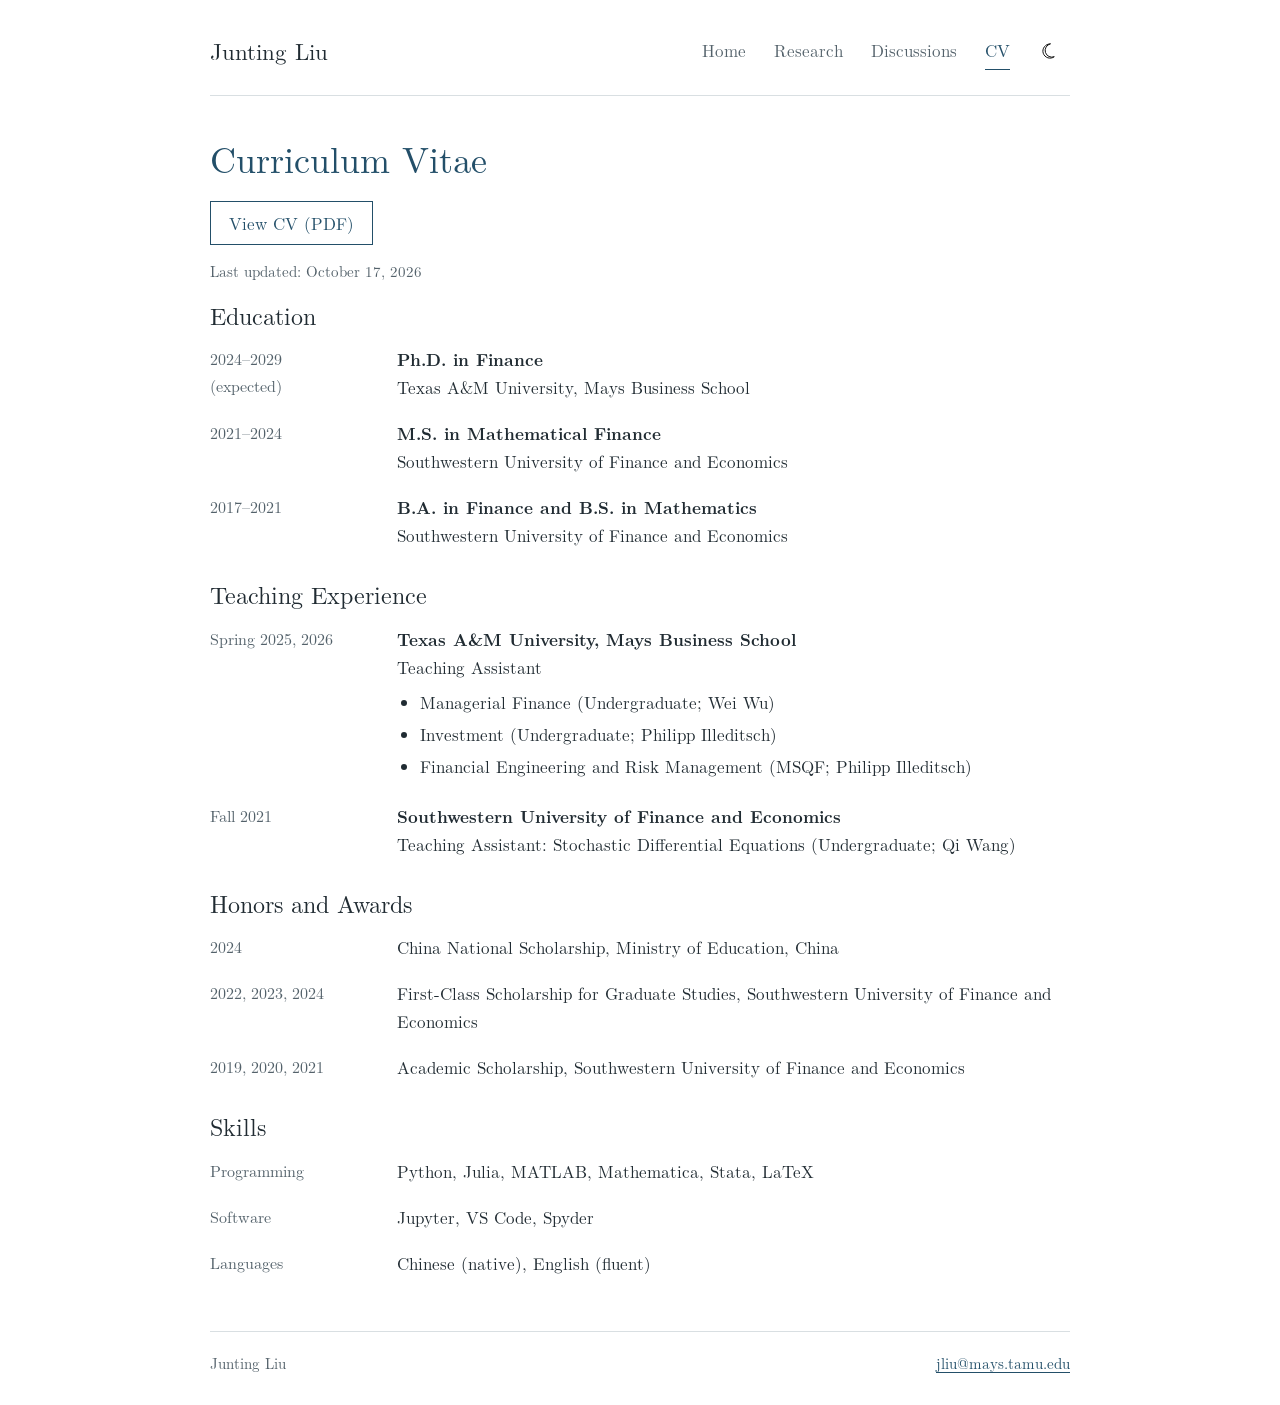
==== cv.html @ d30ed99e "Publish Junting Liu's academic website with Latin Modern typography" ====
<!doctype html>
<html lang="en">
<head>
  <meta charset="utf-8">
  <meta name="viewport" content="width=device-width, initial-scale=1">
  <title>Curriculum Vitae | Junting Liu</title>
  <meta name="description" content="Junting Liu's curriculum vitae, education, teaching experience, honors, and skills.">
  <link rel="preload" href="assets/fonts/lmroman10-regular.otf" as="font" type="font/otf" crossorigin>
  <script src="theme.js"></script>
  <link rel="stylesheet" href="style.css">
</head>
<body>
  <a class="skip-link" href="#main">Skip to content</a>
  <header class="site-header"><div class="header-inner">
    <a class="site-name" href="index.html">Junting Liu</a>
    <div class="header-actions">
    <nav aria-label="Main navigation"><a href="index.html">Home</a><a href="research.html">Research</a><a href="discussions.html">Discussions</a><a href="cv.html" aria-current="page">CV</a></nav>
      <button class="theme-toggle" type="button" aria-label="Dark mode" aria-pressed="false" title="Switch to dark mode" hidden>
        <svg viewBox="0 0 24 24" fill="none" stroke="currentColor" stroke-width="1.2" stroke-linecap="round" stroke-linejoin="round" aria-hidden="true" focusable="false">
          <path d="M15.07 3.01 A9.5 9.5 0 1 0 15.07 20.99 A9 9 0 1 1 15.07 3.01 Z" transform="rotate(-18 12 12)" />
        </svg>
      </button>
    </div>
  </div></header>
  <main id="main">
    <h1>Curriculum Vitae</h1>
    <a class="pdf-link" href="CV-Junting.pdf">View CV (PDF)</a>
    <p class="update">Last updated: October 17, 2026</p>
    <section aria-labelledby="education">
      <h2 id="education">Education</h2>
      <div class="cv-row"><div class="date">2024–2029<br>(expected)</div><p><strong>Ph.D. in Finance</strong><br>Texas A&amp;M University, Mays Business School</p></div>
      <div class="cv-row"><div class="date">2021–2024</div><p><strong>M.S. in Mathematical Finance</strong><br>Southwestern University of Finance and Economics</p></div>
      <div class="cv-row"><div class="date">2017–2021</div><p><strong>B.A. in Finance and B.S. in Mathematics</strong><br>Southwestern University of Finance and Economics</p></div>
    </section>
    <section aria-labelledby="teaching">
      <h2 id="teaching">Teaching Experience</h2>
      <div class="cv-row"><div class="date">Spring 2025, 2026</div><div><strong>Texas A&amp;M University, Mays Business School</strong><br>Teaching Assistant
        <ul><li>Managerial Finance (Undergraduate; Wei Wu)</li><li>Investment (Undergraduate; Philipp Illeditsch)</li><li>Financial Engineering and Risk Management (MSQF; Philipp Illeditsch)</li></ul>
      </div></div>
      <div class="cv-row"><div class="date">Fall 2021</div><p><strong>Southwestern University of Finance and Economics</strong><br>Teaching Assistant: Stochastic Differential Equations (Undergraduate; Qi Wang)</p></div>
    </section>
    <section aria-labelledby="honors">
      <h2 id="honors">Honors and Awards</h2>
      <div class="cv-row"><div class="date">2024</div><p>China National Scholarship, Ministry of Education, China</p></div>
      <div class="cv-row"><div class="date">2022, 2023, 2024</div><p>First-Class Scholarship for Graduate Studies, Southwestern University of Finance and Economics</p></div>
      <div class="cv-row"><div class="date">2019, 2020, 2021</div><p>Academic Scholarship, Southwestern University of Finance and Economics</p></div>
    </section>
    <section aria-labelledby="skills">
      <h2 id="skills">Skills</h2>
      <div class="cv-row"><div class="date">Programming</div><p>Python, Julia, MATLAB, Mathematica, Stata, LaTeX</p></div>
      <div class="cv-row"><div class="date">Software</div><p>Jupyter, VS Code, Spyder</p></div>
      <div class="cv-row"><div class="date">Languages</div><p>Chinese (native), English (fluent)</p></div>
    </section>
  </main>
  <footer class="site-footer"><div class="footer-inner"><span>Junting Liu</span><a href="mailto:jliu@mays.tamu.edu">jliu@mays.tamu.edu</a></div></footer>
</body>
</html>
---- style.css ----
@font-face {
  font-family: 'Latin Modern Roman';
  src: url('assets/fonts/lmroman10-regular.otf') format('opentype');
  font-style: normal;
  font-weight: 400;
  font-display: swap;
}
@font-face {
  font-family: 'Latin Modern Roman';
  src: url('assets/fonts/lmroman10-bold.otf') format('opentype');
  font-style: normal;
  font-weight: 700;
  font-display: swap;
}
@font-face {
  font-family: 'Latin Modern Roman';
  src: url('assets/fonts/lmroman10-italic.otf') format('opentype');
  font-style: italic;
  font-weight: 400;
  font-display: swap;
}
@font-face {
  font-family: 'Latin Modern Roman';
  src: url('assets/fonts/lmroman10-bolditalic.otf') format('opentype');
  font-style: italic;
  font-weight: 700;
  font-display: swap;
}
:root {
  --body-size: 17px;
  --title-size: 36px;
  --heading-size: 24px;
  --ink: #202b32;
  --muted: #53616a;
  --accent: #234f69;
  --rule: #d9dfe2;
  --background: #fff;
  --hover: #f4f7f8;
  --link-hover: #0e293d;
  --icon: #111;
  color-scheme: light;
}
:root[data-theme='dark'] {
  --ink: #e2e5e8;
  --muted: #adb6bd;
  --accent: #a5c4d8;
  --rule: #363d44;
  --background: #191d21;
  --hover: #262d34;
  --link-hover: #d0e5f2;
  --icon: #e2e5e8;
  color-scheme: dark;
}
* { box-sizing: border-box; }
html { scroll-behavior: smooth; }
body {
  margin: 0;
  background: var(--background);
  color: var(--ink);
  font-family: 'Latin Modern Roman', serif;
  font-size: var(--body-size);
  line-height: 1.65;
  font-synthesis: none;
  -webkit-font-smoothing: antialiased;
}
a { color: var(--accent); text-decoration-thickness: 1px; text-underline-offset: .19em; }
a:hover { color: var(--link-hover); text-decoration-thickness: 2px; }
a:focus-visible, button:focus-visible { outline: 2px solid var(--accent); outline-offset: 5px; }
button, input, select, textarea { font: inherit; }
.skip-link { position: absolute; top: -100px; left: 20px; background: var(--background); padding: 8px 14px; z-index: 3; }
.skip-link:focus { top: 12px; }
.site-header, main, .site-footer { max-width: 940px; margin-inline: auto; padding-inline: 40px; }
.header-inner { display: flex; align-items: center; justify-content: space-between; gap: 28px; padding-block: 31px 24px; border-bottom: 1px solid var(--rule); }
.site-name { font-size: 23px; color: var(--ink); text-decoration: none; white-space: nowrap; }
.header-actions { display: flex; align-items: center; gap: 20px; }
.theme-toggle { display: inline-flex; align-items: center; justify-content: center; flex: 0 0 40px; width: 40px; height: 40px; padding: 8px; border: 0; border-radius: 50%; background: transparent; color: var(--icon); cursor: pointer; }
.theme-toggle[hidden] { display: none; }
.theme-toggle:hover { background: var(--hover); }
.theme-toggle svg { display: block; width: 18px; height: 18px; }
nav { display: flex; flex-wrap: wrap; gap: 8px 28px; }
nav a { color: var(--muted); text-decoration: none; padding-block: 4px; font-size: 17px; }
nav a[aria-current='page'] { color: var(--accent); border-bottom: 1px solid var(--accent); }
main { padding-top: 40px; padding-bottom: 36px; }
h1, h2, h3, p { margin-top: 0; }
h1 { margin-bottom: 22px; font-size: var(--title-size); line-height: 1.2; font-weight: 400; color: var(--accent); }
h2 { font-size: var(--heading-size); line-height: 1.3; font-weight: 400; margin-bottom: 14px; }
h3 { font-size: 19px; line-height: 1.4; margin-bottom: 8px; font-weight: 700; }
p { margin-bottom: 16px; }
.intro { margin-bottom: 38px; }
.intro h1 { margin-bottom: 12px; }
.subtitle { font-size: 19px; line-height: 1.5; color: var(--muted); }
.home-copy { max-width: 800px; }
section + section { margin-top: 30px; }
.contact { margin-top: 28px; padding-top: 20px; border-top: 1px solid var(--rule); }
.contact h2 { font-size: 22px; margin-bottom: 12px; }
address { font-style: normal; }
.interests { color: var(--muted); font-size: 16px; line-height: 1.7; }
.paper-list { margin: 0; padding-left: 1.55em; }
.paper { margin-top: 20px; }
.paper::marker { font-size: 19px; font-weight: 700; }
.paper + .paper { margin-top: 24px; padding-top: 22px; border-top: 1px solid var(--rule); }
.paper p { margin-bottom: 8px; }
.paper .abstract { margin-top: 10px; margin-bottom: 0; font-size: 17px; line-height: 1.65; }
.byline, .status { font-size: 16px; color: var(--muted); }
.pdf-link { display: inline-block; padding: 7px 18px; border: 1px solid var(--accent); text-decoration: none; }
.pdf-link:hover { background: var(--hover); }
.update { font-size: 15px; color: var(--muted); margin-top: 14px; }
.cv-row { display: grid; grid-template-columns: 165px minmax(0, 1fr); gap: 22px; margin-bottom: 18px; }
.cv-row p { margin-bottom: 0; }
.date { color: var(--muted); font-size: 16px; padding-top: 1px; }
.cv-row ul { margin-block: 7px 0; padding-left: 23px; }
.cv-row li { margin-bottom: 4px; }
.site-footer { padding-bottom: 30px; font-size: 15px; color: var(--muted); }
.footer-inner { border-top: 1px solid var(--rule); padding-top: 19px; display: flex; justify-content: space-between; gap: 12px; }
@media (max-width: 640px) {
  :root { --body-size: 17px; --title-size: 32px; --heading-size: 22px; }
  .site-header, main, .site-footer { padding-inline: 24px; }
  .header-inner { padding-block: 23px 19px; flex-wrap: wrap; gap: 14px 30px; }
  .header-actions { width: 100%; justify-content: space-between; gap: 12px; }
  nav { gap: 8px 18px; }
  main { padding-top: 30px; }
  .intro { margin-bottom: 30px; }
  .cv-row { grid-template-columns: 1fr; gap: 5px; }
  .footer-inner { flex-direction: column; }
}
@media (prefers-reduced-motion: reduce) { html { scroll-behavior: auto; } }
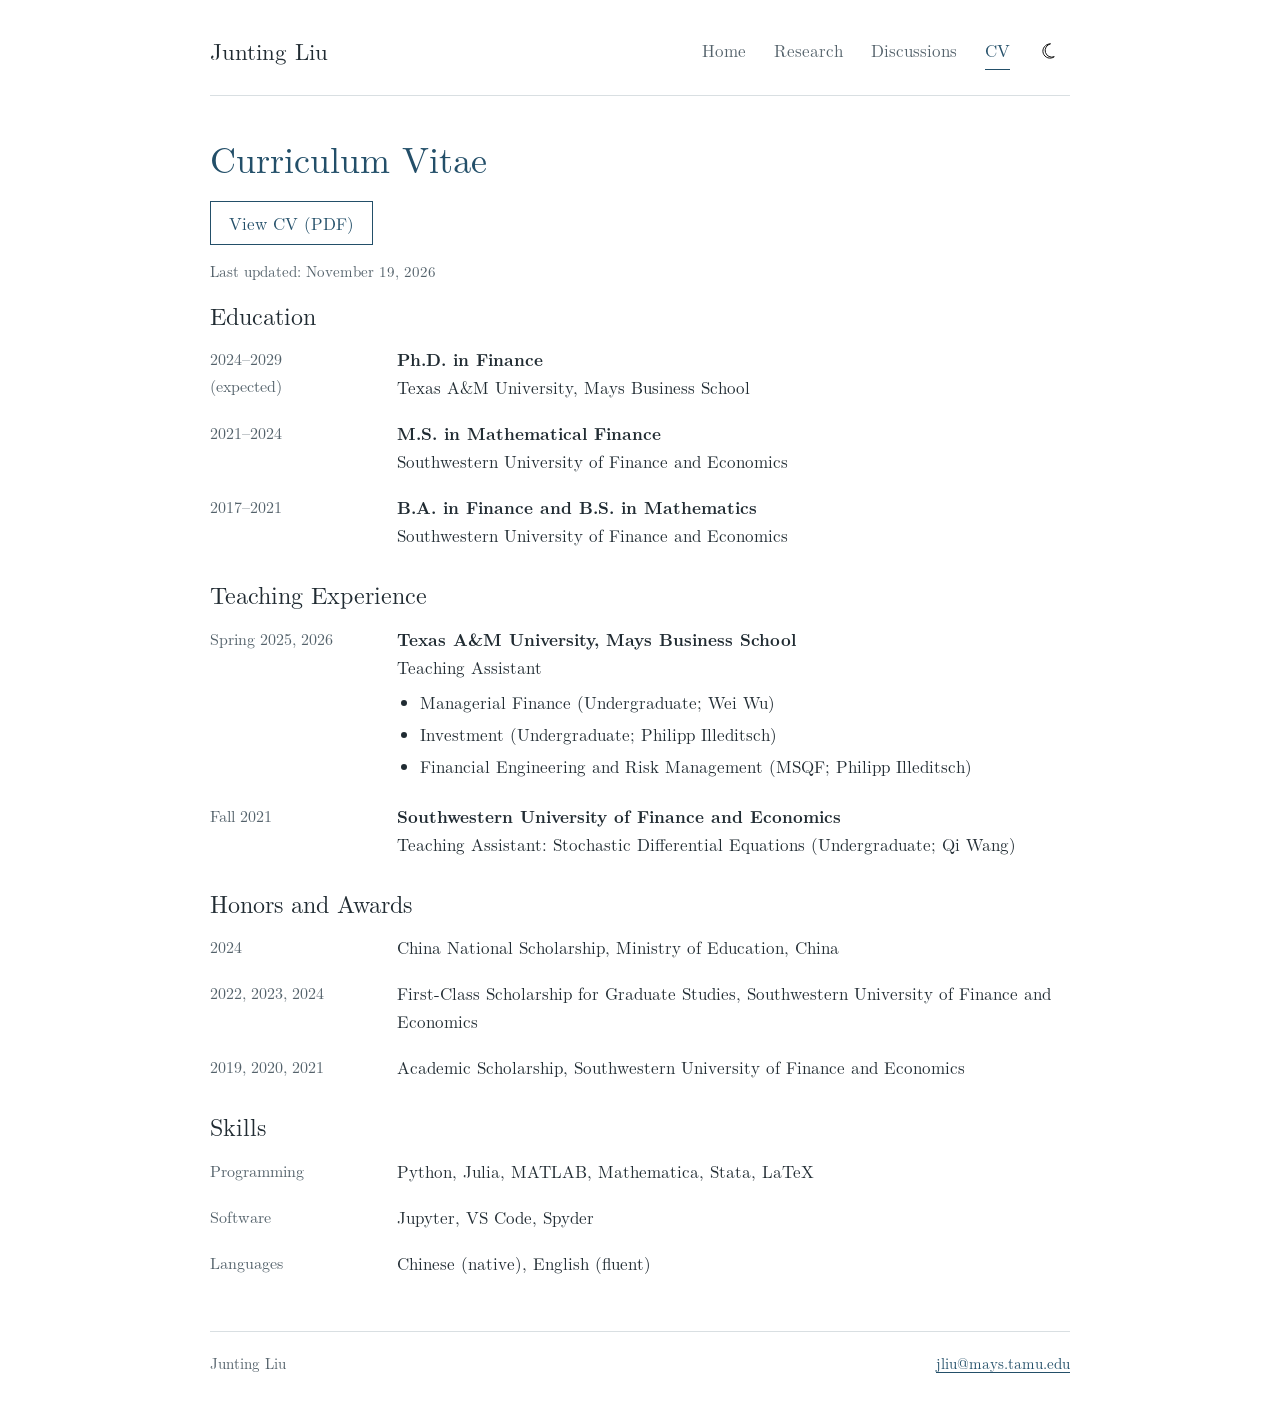
==== commit 59cadc67: "Update research summary and link paper titles and conference in website and CV" ====
--- a/cv.html
+++ b/cv.html
@@ -4,6 +4,7 @@
   <meta charset="utf-8">
   <meta name="viewport" content="width=device-width, initial-scale=1">
   <title>Curriculum Vitae | Junting Liu</title>
+  <link rel="canonical" href="https://jtliu99.github.io/cv.html">
   <meta name="description" content="Junting Liu's curriculum vitae, education, teaching experience, honors, and skills.">
   <link rel="preload" href="assets/fonts/lmroman10-regular.otf" as="font" type="font/otf" crossorigin>
   <script src="theme.js"></script>
@@ -25,7 +26,7 @@
   <main id="main">
     <h1>Curriculum Vitae</h1>
     <a class="pdf-link" href="CV-Junting.pdf">View CV (PDF)</a>
-    <p class="update">Last updated: October 17, 2026</p>
+    <p class="update">Last updated: November 19, 2026</p>
     <section aria-labelledby="education">
       <h2 id="education">Education</h2>
       <div class="cv-row"><div class="date">2024–2029<br>(expected)</div><p><strong>Ph.D. in Finance</strong><br>Texas A&amp;M University, Mays Business School</p></div>
--- a/style.css
+++ b/style.css
@@ -98,6 +98,9 @@
 .paper-list { margin: 0; padding-left: 1.55em; }
 .paper { margin-top: 20px; }
 .paper::marker { font-size: 19px; font-weight: 700; }
+.paper-title-link { display: block; position: relative; color: inherit; text-decoration: none; }
+.paper-title-link::before { content: ''; position: absolute; inset: 0 0 0 -1.4em; }
+.paper-title-link:hover { color: var(--accent); text-decoration: underline; }
 .paper + .paper { margin-top: 24px; padding-top: 22px; border-top: 1px solid var(--rule); }
 .paper p { margin-bottom: 8px; }
 .paper .abstract { margin-top: 10px; margin-bottom: 0; font-size: 17px; line-height: 1.65; }
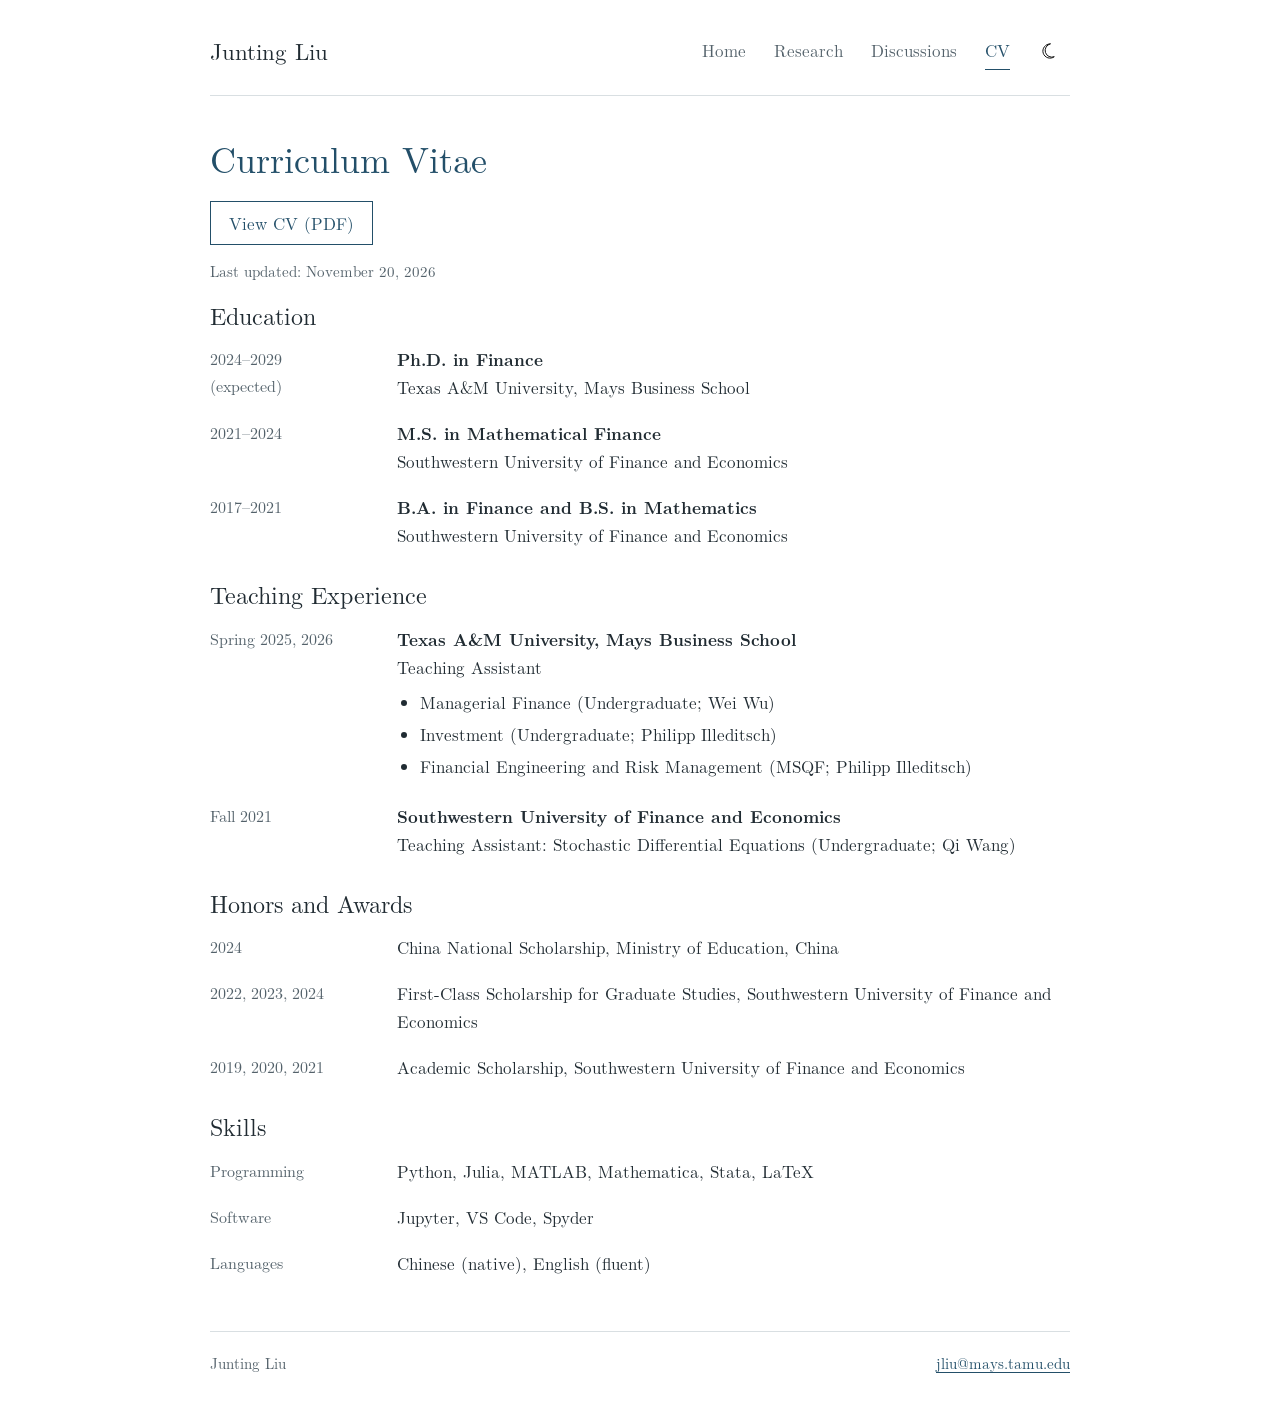
==== commit 68915e23: "Mark bond paper draft coming soon and remove SSRN link from CV" ====
--- a/cv.html
+++ b/cv.html
@@ -2,6 +2,17 @@
 <html lang="en">
 <head>
   <meta charset="utf-8">
+  <!-- Google Analytics -->
+  <script async src="https://www.googletagmanager.com/gtag/js?id=G-PS5CXYRZGP"></script>
+  <script>
+    window.dataLayer = window.dataLayer || [];
+    function gtag(){dataLayer.push(arguments);}
+    gtag('js', new Date());
+    gtag('config', 'G-PS5CXYRZGP', {
+      allow_google_signals: false,
+      allow_ad_personalization_signals: false
+    });
+  </script>
   <meta name="viewport" content="width=device-width, initial-scale=1">
   <title>Curriculum Vitae | Junting Liu</title>
   <link rel="canonical" href="https://jtliu99.github.io/cv.html">
@@ -26,7 +37,7 @@
   <main id="main">
     <h1>Curriculum Vitae</h1>
     <a class="pdf-link" href="CV-Junting.pdf">View CV (PDF)</a>
-    <p class="update">Last updated: November 19, 2026</p>
+    <p class="update">Last updated: November 20, 2026</p>
     <section aria-labelledby="education">
       <h2 id="education">Education</h2>
       <div class="cv-row"><div class="date">2024–2029<br>(expected)</div><p><strong>Ph.D. in Finance</strong><br>Texas A&amp;M University, Mays Business School</p></div>
